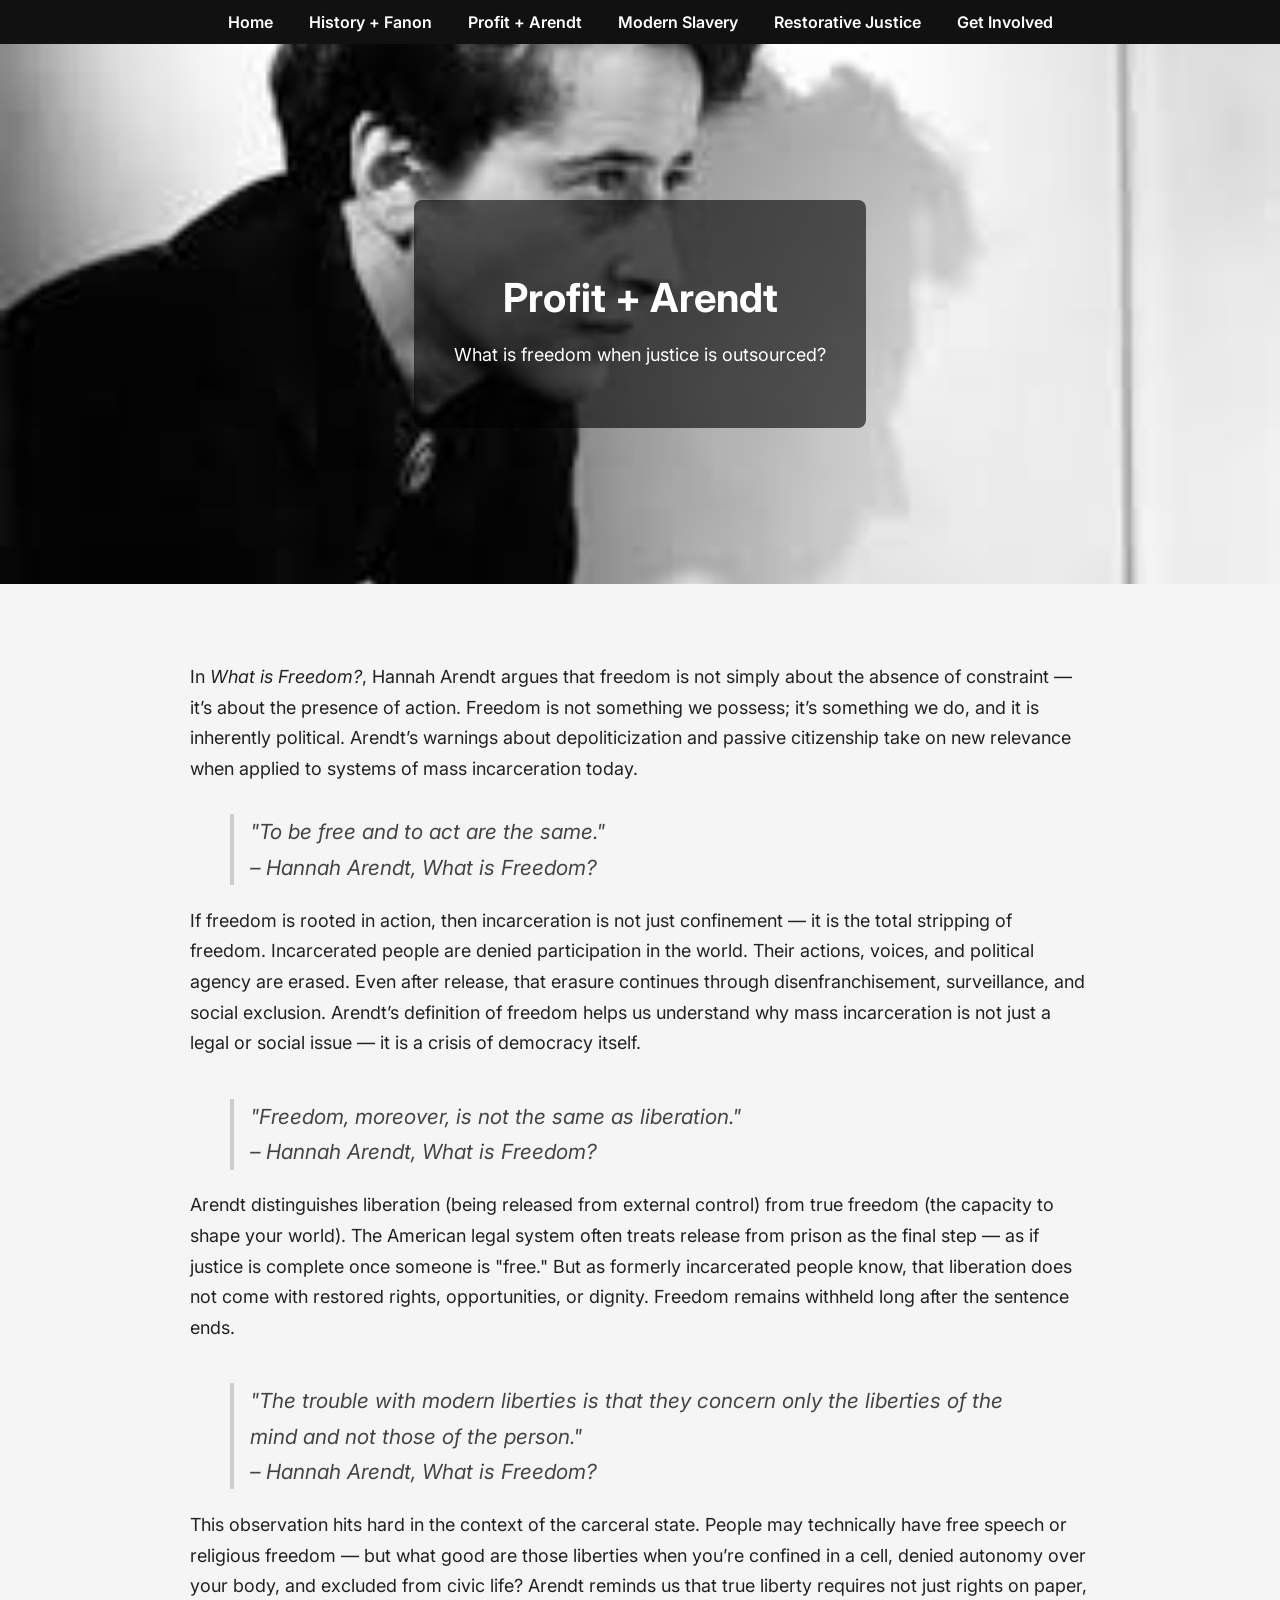
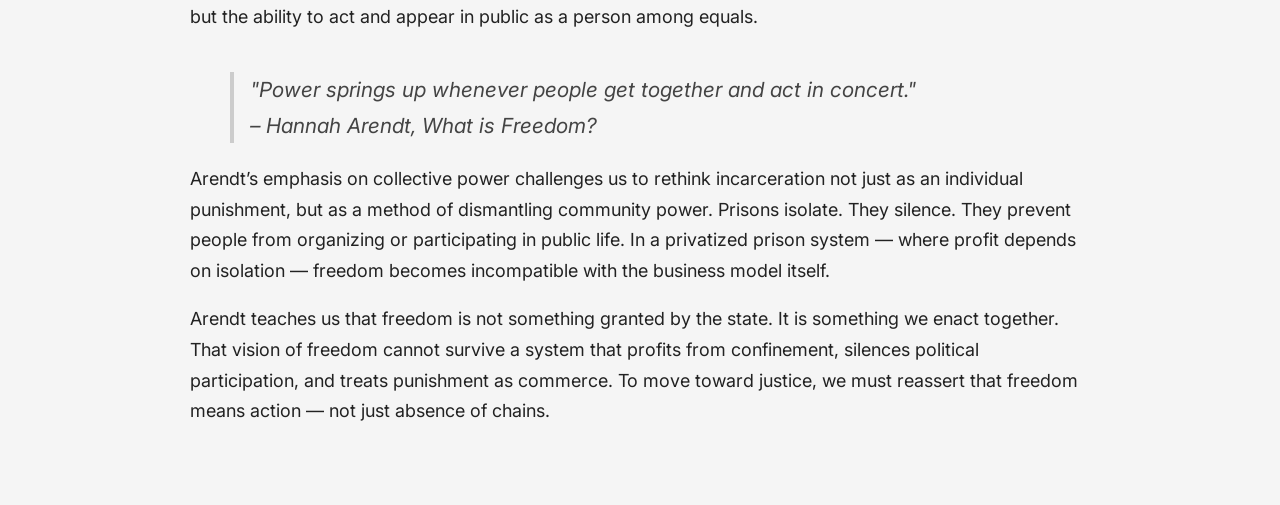
==== arendt.html @ 96808bf1 "Add files via upload" ====
<!DOCTYPE html>
<html lang="en">
<head>
  <meta charset="UTF-8">
  <meta name="viewport" content="width=device-width, initial-scale=1.0">
  <title>Profit + Arendt</title>
  <link rel="stylesheet" href="styles.css">
</head>
<body>

  <nav>
    <ul>
      <li><a href="index.html">Home</a></li>
      <li><a href="fanon.html">History + Fanon</a></li>
      <li><a href="arendt.html">Profit + Arendt</a></li>
      <li><a href="slavery.html">Modern Slavery</a></li>
      <li><a href="restorative.html">Restorative Justice</a></li>
      <li><a href="getinvolved.html">Get Involved</a></li>
    </ul>
  </nav>

  <section class="page-banner" style="background: url('images/arendt.jpeg') center/cover no-repeat; height: 60vh; display: flex; align-items: center; justify-content: center; position: relative;">
    <div style="background-color: rgba(0, 0, 0, 0.6); padding: 40px; border-radius: 8px; color: white; text-align: center;">
      <h1 style="font-size: 40px; margin-bottom: 10px;">Profit + Arendt</h1>
      <p style="font-size: 18px;">What is freedom when justice is outsourced?</p>
    </div>
  </section>

  <section style="padding: 60px 20px; max-width: 900px; margin: auto; line-height: 1.7;">
    <p>In <em>What is Freedom?</em>, Hannah Arendt argues that freedom is not simply about the absence of constraint — it’s about the presence of action. Freedom is not something we possess; it’s something we do, and it is inherently political. Arendt’s warnings about depoliticization and passive citizenship take on new relevance when applied to systems of mass incarceration today.</p>

    <blockquote style="font-style: italic; font-size: 1.3em; color: #444; border-left: 4px solid #ccc; padding-left: 16px;">
      "To be free and to act are the same."
      <br>– Hannah Arendt, <em>What is Freedom?</em>
    </blockquote>

    <p>If freedom is rooted in action, then incarceration is not just confinement — it is the total stripping of freedom. Incarcerated people are denied participation in the world. Their actions, voices, and political agency are erased. Even after release, that erasure continues through disenfranchisement, surveillance, and social exclusion. Arendt’s definition of freedom helps us understand why mass incarceration is not just a legal or social issue — it is a crisis of democracy itself.</p>

    <blockquote style="font-style: italic; font-size: 1.3em; color: #444; border-left: 4px solid #ccc; padding-left: 16px; margin-top: 40px;">
      "Freedom, moreover, is not the same as liberation."
      <br>– Hannah Arendt, <em>What is Freedom?</em>
    </blockquote>

    <p>Arendt distinguishes liberation (being released from external control) from true freedom (the capacity to shape your world). The American legal system often treats release from prison as the final step — as if justice is complete once someone is "free." But as formerly incarcerated people know, that liberation does not come with restored rights, opportunities, or dignity. Freedom remains withheld long after the sentence ends.</p>

    <blockquote style="font-style: italic; font-size: 1.3em; color: #444; border-left: 4px solid #ccc; padding-left: 16px; margin-top: 40px;">
      "The trouble with modern liberties is that they concern only the liberties of the mind and not those of the person."
      <br>– Hannah Arendt, <em>What is Freedom?</em>
    </blockquote>

    <p>This observation hits hard in the context of the carceral state. People may technically have free speech or religious freedom — but what good are those liberties when you’re confined in a cell, denied autonomy over your body, and excluded from civic life? Arendt reminds us that true liberty requires not just rights on paper, but the ability to act and appear in public as a person among equals.</p>

    <blockquote style="font-style: italic; font-size: 1.3em; color: #444; border-left: 4px solid #ccc; padding-left: 16px; margin-top: 40px;">
      "Power springs up whenever people get together and act in concert."
      <br>– Hannah Arendt, <em>What is Freedom?</em>
    </blockquote>

    <p>Arendt’s emphasis on collective power challenges us to rethink incarceration not just as an individual punishment, but as a method of dismantling community power. Prisons isolate. They silence. They prevent people from organizing or participating in public life. In a privatized prison system — where profit depends on isolation — freedom becomes incompatible with the business model itself.</p>

    <p>Arendt teaches us that freedom is not something granted by the state. It is something we enact together. That vision of freedom cannot survive a system that profits from confinement, silences political participation, and treats punishment as commerce. To move toward justice, we must reassert that freedom means action — not just absence of chains.</p>
  </section>

  <script src="script.js"></script>
</body>
</html>
---- styles.css ----
/* styles.css */

@import url('https://fonts.googleapis.com/css2?family=Inter:wght@400;600;800&display=swap');

body {
  margin: 0;
  font-family: 'Inter', sans-serif;
  background-color: #f5f5f5;
  color: #222;
}

nav {
  background-color: #111;
  padding: 12px 0;
  box-shadow: 0 2px 5px rgba(0, 0, 0, 0.2);
}

nav ul {
  list-style: none;
  margin: 0;
  padding: 0;
  display: flex;
  justify-content: center;
  flex-wrap: wrap;
}

nav li {
  margin: 0 18px;
}

nav a {
  color: white;
  text-decoration: none;
  font-weight: 600;
  font-size: 16px;
}

nav a:hover {
  color: #ffcc00;
}

.hero {
    background: url('images/prison_hallway.jpg') center/cover no-repeat;
    height: 100vh;
    display: flex;
    align-items: center;
    justify-content: center;
    color: white;
    text-align: center;
    position: relative;
  }
  
  .hero::after {
    content: '';
    position: absolute;
    top: 0; left: 0; right: 0; bottom: 0;
    background: rgba(0, 0, 0, 0.6);
    z-index: 0;
  }
  
  .hero-content {
    position: relative;
    z-index: 1;
    max-width: 700px;
    padding: 20px;
  }
  
  .hero h1 {
    font-size: 48px;
    font-weight: 800;
    margin-bottom: 20px;
  }
  
  .hero p {
    font-size: 20px;
    line-height: 1.6;
  }
  
main {
  padding: 50px 20px;
  max-width: 800px;
  margin: auto;
  background-color: white;
  box-shadow: 0 4px 12px rgba(0, 0, 0, 0.05);
  margin-top: 40px;
  border-radius: 8px;
}

h1 {
  font-size: 32px;
  margin-bottom: 20px;
}

p {
  font-size: 18px;
  line-height: 1.7;
}

blockquote {
  font-style: italic;
  margin-top: 30px;
  font-size: 1.2em;
  color: #555;
  border-left: 4px solid #ccc;
  padding-left: 16px;
}
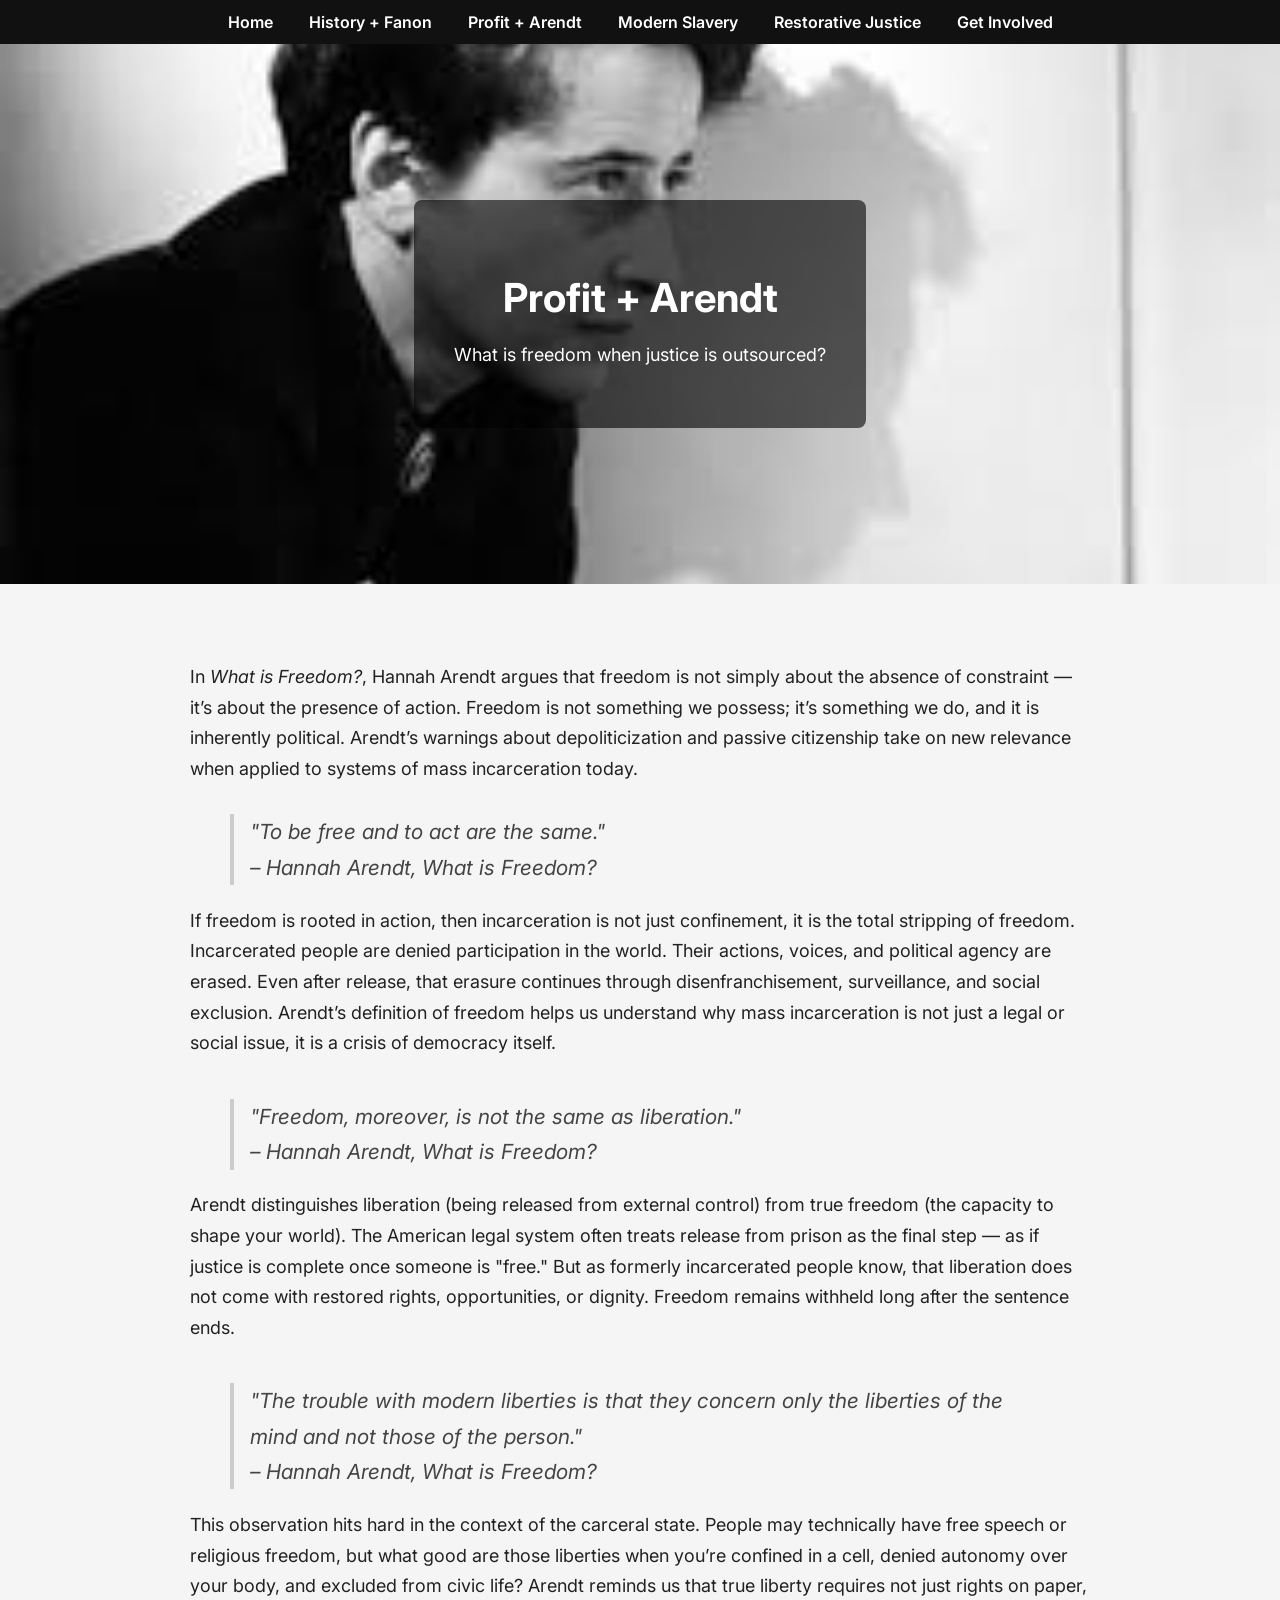
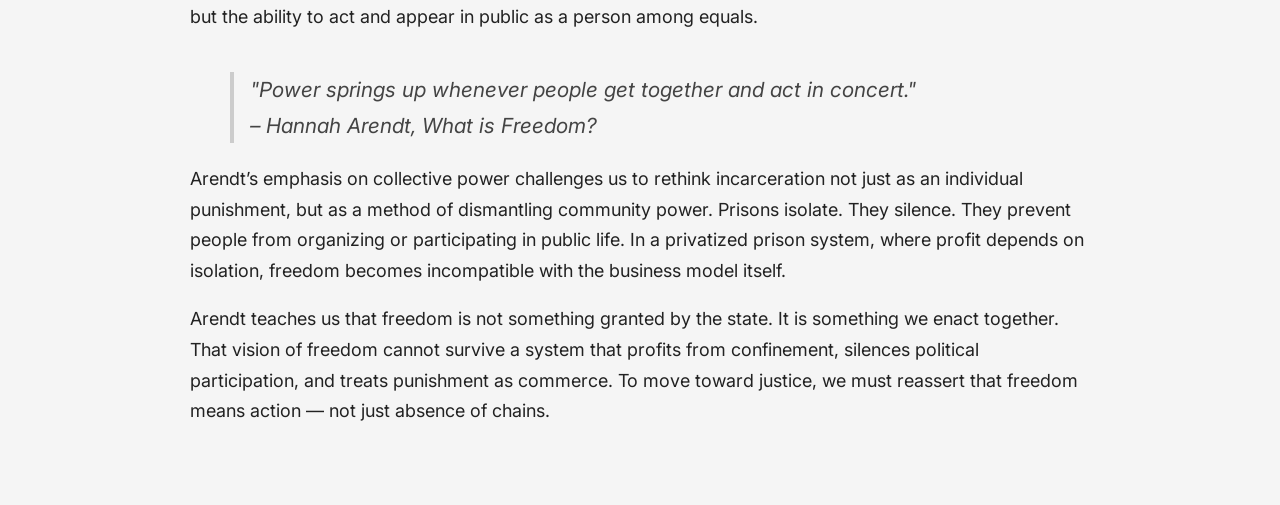
==== commit 69a1028d: "Update arendt.html" ====
--- a/arendt.html
+++ b/arendt.html
@@ -34,7 +34,7 @@
       <br>– Hannah Arendt, <em>What is Freedom?</em>
     </blockquote>
 
-    <p>If freedom is rooted in action, then incarceration is not just confinement — it is the total stripping of freedom. Incarcerated people are denied participation in the world. Their actions, voices, and political agency are erased. Even after release, that erasure continues through disenfranchisement, surveillance, and social exclusion. Arendt’s definition of freedom helps us understand why mass incarceration is not just a legal or social issue — it is a crisis of democracy itself.</p>
+    <p>If freedom is rooted in action, then incarceration is not just confinement, it is the total stripping of freedom. Incarcerated people are denied participation in the world. Their actions, voices, and political agency are erased. Even after release, that erasure continues through disenfranchisement, surveillance, and social exclusion. Arendt’s definition of freedom helps us understand why mass incarceration is not just a legal or social issue, it is a crisis of democracy itself.</p>
 
     <blockquote style="font-style: italic; font-size: 1.3em; color: #444; border-left: 4px solid #ccc; padding-left: 16px; margin-top: 40px;">
       "Freedom, moreover, is not the same as liberation."
@@ -48,14 +48,14 @@
       <br>– Hannah Arendt, <em>What is Freedom?</em>
     </blockquote>
 
-    <p>This observation hits hard in the context of the carceral state. People may technically have free speech or religious freedom — but what good are those liberties when you’re confined in a cell, denied autonomy over your body, and excluded from civic life? Arendt reminds us that true liberty requires not just rights on paper, but the ability to act and appear in public as a person among equals.</p>
+    <p>This observation hits hard in the context of the carceral state. People may technically have free speech or religious freedom, but what good are those liberties when you’re confined in a cell, denied autonomy over your body, and excluded from civic life? Arendt reminds us that true liberty requires not just rights on paper, but the ability to act and appear in public as a person among equals.</p>
 
     <blockquote style="font-style: italic; font-size: 1.3em; color: #444; border-left: 4px solid #ccc; padding-left: 16px; margin-top: 40px;">
       "Power springs up whenever people get together and act in concert."
       <br>– Hannah Arendt, <em>What is Freedom?</em>
     </blockquote>
 
-    <p>Arendt’s emphasis on collective power challenges us to rethink incarceration not just as an individual punishment, but as a method of dismantling community power. Prisons isolate. They silence. They prevent people from organizing or participating in public life. In a privatized prison system — where profit depends on isolation — freedom becomes incompatible with the business model itself.</p>
+    <p>Arendt’s emphasis on collective power challenges us to rethink incarceration not just as an individual punishment, but as a method of dismantling community power. Prisons isolate. They silence. They prevent people from organizing or participating in public life. In a privatized prison system, where profit depends on isolation, freedom becomes incompatible with the business model itself.</p>
 
     <p>Arendt teaches us that freedom is not something granted by the state. It is something we enact together. That vision of freedom cannot survive a system that profits from confinement, silences political participation, and treats punishment as commerce. To move toward justice, we must reassert that freedom means action — not just absence of chains.</p>
   </section>
